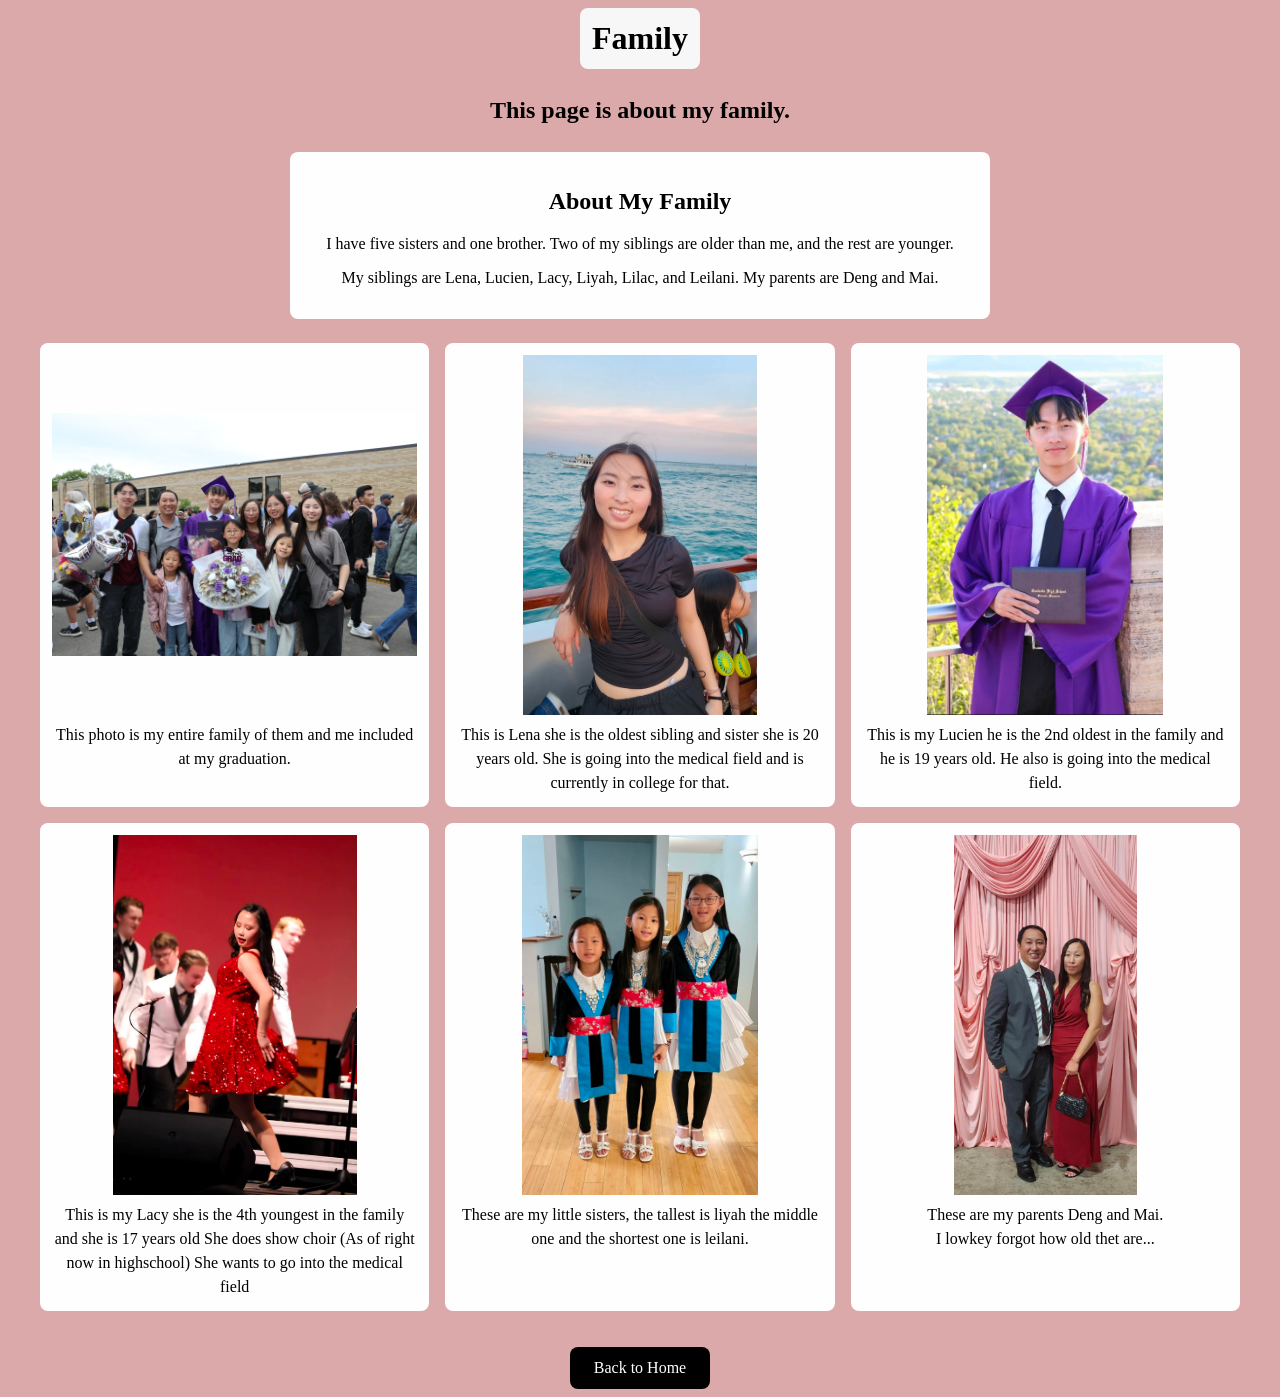
==== Pages/family.html @ e01d9b12 "Fix GitHub Pages site links and assets Co-authored-by: Copilot <223556219+Copilot@users.noreply.gith" ====
<!DOCTYPE html>
<html lang="en">
    <head>
        <meta charset="UTF-8">
        <meta name="viewport" content="width=device-width, initial-scale=1.0">
        <title>Family</title>
        <link rel="stylesheet" type="text/css" href="../Style/style.css">
    </head>
    <body>
        <h1>Family</h1>
        <h2>This page is about my family.</h2>
                <section class="family-about">
            <h2>About My Family</h2>
            <p>I have five sisters and one brother. Two of my siblings are older than me, and the rest are younger.</p>
            <p>My siblings are Lena, Lucien, Lacy, Liyah, Lilac, and Leilani. My parents are Deng and Mai.</p>
        </section>
        <div class="family-gallery">
            <figure class="family-card">
                <img src="../Images/IMG_5100.JPG" alt="Family photo 1" class="family-image">
                <figcaption class="family-caption">This photo is my entire family of them and me included at my graduation.</figcaption>
            </figure>
            <figure class="family-card">
                <img src="../Images/Screenshot_20261016_234432_Facebook.jpg" alt="Family photo 2" class="family-image">
                <figcaption class="family-caption">This is Lena she is the oldest sibling and sister she is 20 years old.
                    She is going into the medical field and is currently in college for that.
                </figcaption>
            </figure>
            <figure class="family-card">
                <img src="../Images/Screenshot_20261016_234616_Facebook.jpg" alt="Family photo 3" class="family-image">
                <figcaption class="family-caption">This is my Lucien he is the 2nd oldest in the family and he is 19 years old.
                    He also is going into the medical field.
                </figcaption>
            </figure>
            <figure class="family-card">
                <img src="../Images/Screenshot_20261016_234414_Facebook.jpg" alt="Family photo 4" class="family-image">
                <figcaption class="family-caption">This is my Lacy she is the 4th youngest in the family and she is 17 years old
                    She does show choir (As of right now in highschool)
                    She wants to go into the medical field
                </figcaption>
            </figure>
            <figure class="family-card">
                <img src="../Images/Screenshot_20261016_234446_Facebook.jpg" alt="Family photo 5" class="family-image">
                <figcaption class="family-caption">These are my little sisters, the tallest is liyah the middle one and the shortest one is leilani.
                </figcaption>
            </figure>
            <figure class="family-card">
                <img src="../Images/Screenshot_20261016_234651_Facebook.jpg" alt="Family photo 6" class="family-image">
                <figcaption class="family-caption">These are my parents Deng and Mai.<br>
                    I lowkey forgot how old thet are...
                </figcaption>
            </figure>
        </div>
        <a href="../index.html" class="nav-button back-button">Back to Home</a>
    </body>
</html>
---- Style/style.css ----
* {
    box-sizing: border-box;
}

html {
    scroll-behavior: smooth;
}

body {
    min-height: 100vh;
    margin: 0;
    display: flex;
    flex-direction: column;
    align-items: center;
    text-align: center;
    font-family: "Old Standard TT", serif;
    color: #000000;
    background-color: #a52a2a66;
}

.nav-button {
    display: inline-block;
    background-color: #000000;
    color: #ffffff;
    border: none;
    border-radius: 8px;
    padding: 12px 24px;
    margin: 8px;
    font-size: 1rem;
    cursor: pointer;
    text-decoration: none;
}

.back-button {
    margin-top: 20px;
}

.family-image {
    display: block;
    width: min(100%, 600px);
    height: 360px;
    object-fit: contain;
    border-radius: 8px;
}

.family-gallery {
    display: grid;
    grid-template-columns: repeat(auto-fit, minmax(min(100%, 320px), 1fr));
    gap: 16px;
    width: min(95%, 1200px);
    margin: 16px auto;
}

.family-card {
    margin: 0;
    padding: 12px;
    background-color: #fffefe;
    border-radius: 8px;
}

.family-caption {
    margin-top: 8px;
    line-height: 1.5;
}

.family-about {
    width: min(90%, 700px);
    margin: 8px auto;
    padding: 16px 24px;
    background-color: #fffefe;
    border-radius: 8px;
}

.hobbies-gallery {
    display: grid;
    grid-template-columns: repeat(auto-fit, minmax(min(100%, 320px), 1fr));
    gap: 16px;
    width: min(95%, 1200px);
    margin: 16px auto;
}

.hobby-image {
    display: block;
    width: 100%;
    height: 360px;
    object-fit: contain;
    background-color: #fffefe;
    border-radius: 4px;
}

.goals-image {
    display: block;
    width: min(90%, 300px);
    height: auto;
    margin: 16px auto;
    border-radius: 8px;
}

.chat-message {
    background-color: #fffefe;
    border-radius: 6px;
    padding: 12px;
    margin: 8px 0;
    max-width: 80%;
    text-align: left;
    white-space: pre-wrap;
}

h1,
.H1 {
    background-color: #f7f7f7;
    border-radius: 8px;
    padding: 12px;
    margin: 8px 0;
    text-align: left;
}
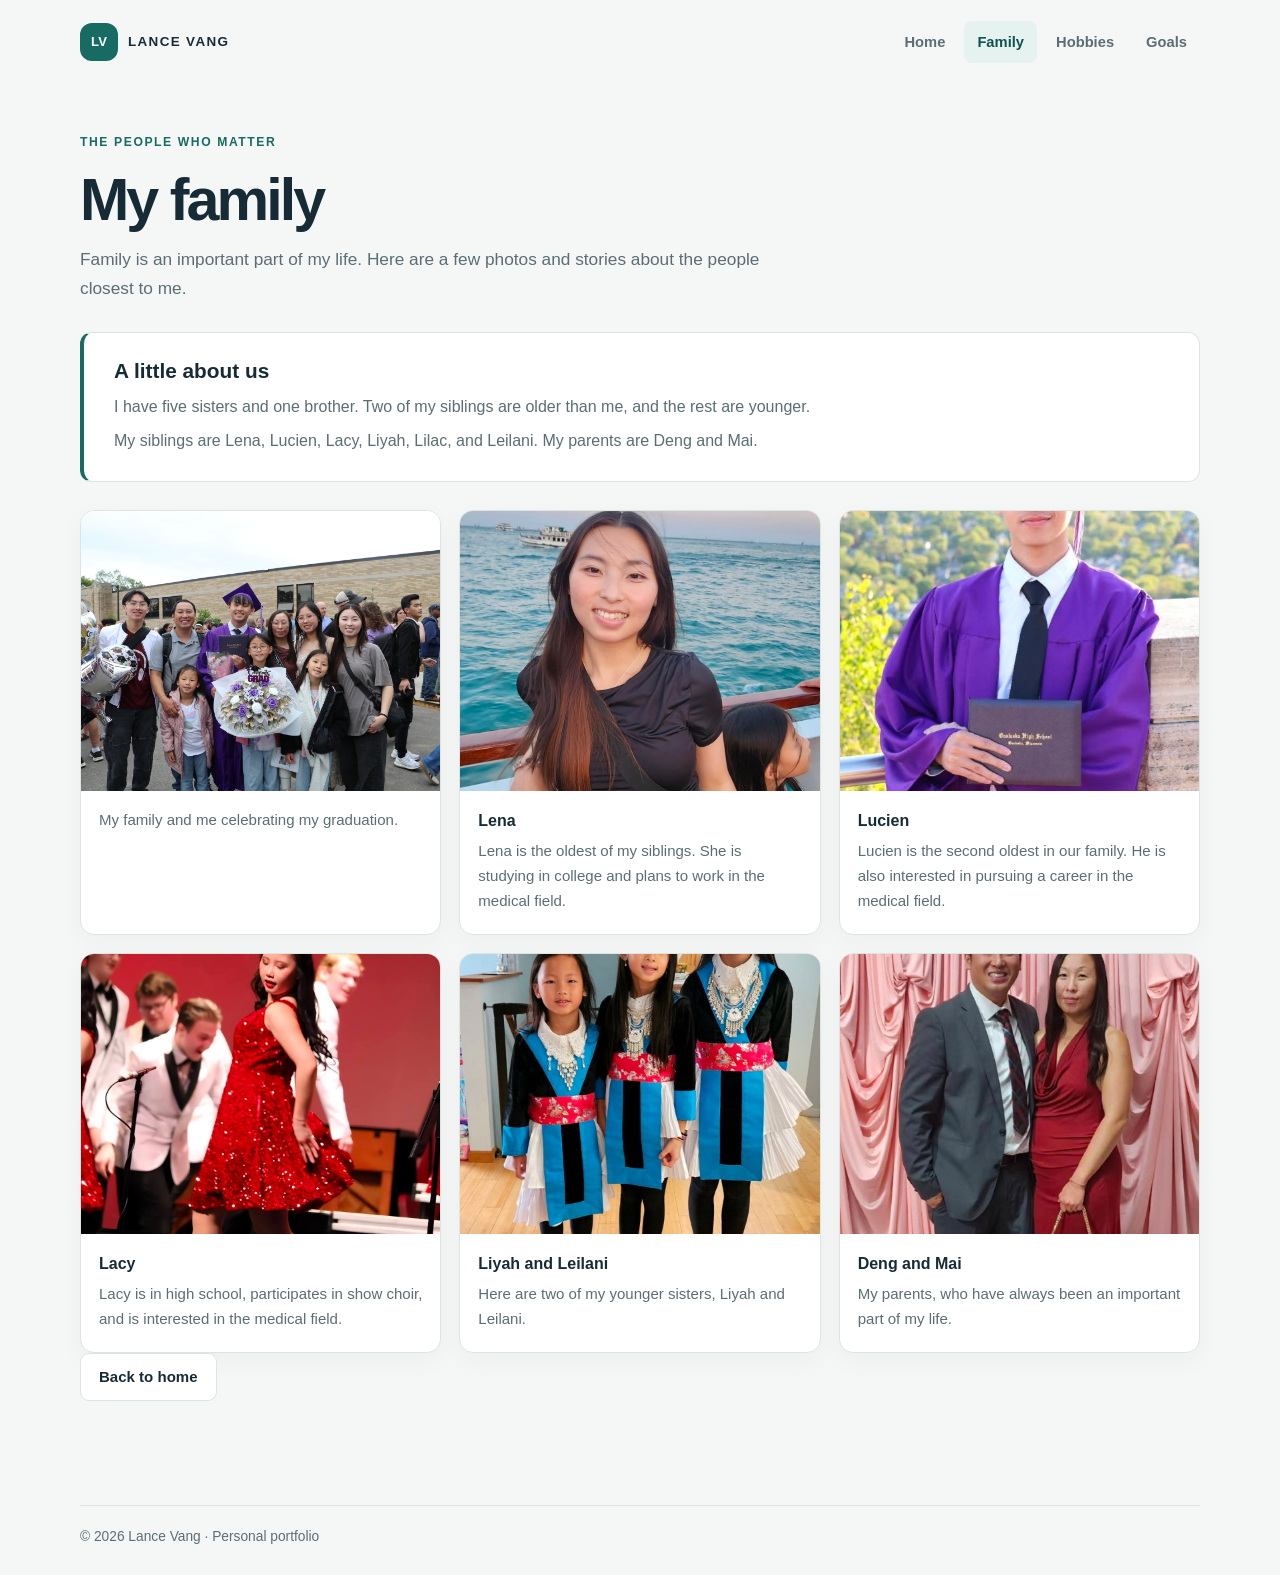
==== commit 8c9ef9be: "finished with AI" ====
--- a/Pages/family.html
+++ b/Pages/family.html
@@ -3,53 +3,69 @@
     <head>
         <meta charset="UTF-8">
         <meta name="viewport" content="width=device-width, initial-scale=1.0">
-        <title>Family</title>
-        <link rel="stylesheet" type="text/css" href="../Style/style.css">
+        <meta name="description" content="Learn about Lance's family and see photos of the people closest to him.">
+        <title>Family | Lance Vang</title>
+        <link rel="stylesheet" href="../Style/style.css">
     </head>
     <body>
-        <h1>Family</h1>
-        <h2>This page is about my family.</h2>
-                <section class="family-about">
-            <h2>About My Family</h2>
-            <p>I have five sisters and one brother. Two of my siblings are older than me, and the rest are younger.</p>
-            <p>My siblings are Lena, Lucien, Lacy, Liyah, Lilac, and Leilani. My parents are Deng and Mai.</p>
-        </section>
-        <div class="family-gallery">
-            <figure class="family-card">
-                <img src="../Images/IMG_5100.JPG" alt="Family photo 1" class="family-image">
-                <figcaption class="family-caption">This photo is my entire family of them and me included at my graduation.</figcaption>
-            </figure>
-            <figure class="family-card">
-                <img src="../Images/Screenshot_20261016_234432_Facebook.jpg" alt="Family photo 2" class="family-image">
-                <figcaption class="family-caption">This is Lena she is the oldest sibling and sister she is 20 years old.
-                    She is going into the medical field and is currently in college for that.
-                </figcaption>
-            </figure>
-            <figure class="family-card">
-                <img src="../Images/Screenshot_20261016_234616_Facebook.jpg" alt="Family photo 3" class="family-image">
-                <figcaption class="family-caption">This is my Lucien he is the 2nd oldest in the family and he is 19 years old.
-                    He also is going into the medical field.
-                </figcaption>
-            </figure>
-            <figure class="family-card">
-                <img src="../Images/Screenshot_20261016_234414_Facebook.jpg" alt="Family photo 4" class="family-image">
-                <figcaption class="family-caption">This is my Lacy she is the 4th youngest in the family and she is 17 years old
-                    She does show choir (As of right now in highschool)
-                    She wants to go into the medical field
-                </figcaption>
-            </figure>
-            <figure class="family-card">
-                <img src="../Images/Screenshot_20261016_234446_Facebook.jpg" alt="Family photo 5" class="family-image">
-                <figcaption class="family-caption">These are my little sisters, the tallest is liyah the middle one and the shortest one is leilani.
-                </figcaption>
-            </figure>
-            <figure class="family-card">
-                <img src="../Images/Screenshot_20261016_234651_Facebook.jpg" alt="Family photo 6" class="family-image">
-                <figcaption class="family-caption">These are my parents Deng and Mai.<br>
-                    I lowkey forgot how old thet are...
-                </figcaption>
-            </figure>
-        </div>
-        <a href="../index.html" class="nav-button back-button">Back to Home</a>
+        <a class="skip-link" href="#main">Skip to content</a>
+        <header class="site-header">
+            <a class="brand" href="../index.html" aria-label="Lance Vang, home">
+                <span class="brand-mark" aria-hidden="true">LV</span>
+                <span>LANCE VANG</span>
+            </a>
+            <nav class="site-nav" aria-label="Main navigation">
+                <a href="../index.html">Home</a>
+                <a href="family.html" aria-current="page">Family</a>
+                <a href="hobbies.html">Hobbies</a>
+                <a href="goals.html">Goals</a>
+            </nav>
+        </header>
+
+        <main class="page-main" id="main">
+            <section class="page-heading">
+                <p class="eyebrow">The people who matter</p>
+                <h1>My family</h1>
+                <p>Family is an important part of my life. Here are a few photos and stories about the people closest to me.</p>
+            </section>
+
+            <section class="about-panel" aria-labelledby="family-about-heading">
+                <h2 id="family-about-heading">A little about us</h2>
+                <p>I have five sisters and one brother. Two of my siblings are older than me, and the rest are younger.</p>
+                <p>My siblings are Lena, Lucien, Lacy, Liyah, Lilac, and Leilani. My parents are Deng and Mai.</p>
+            </section>
+
+            <section class="family-gallery" aria-label="Family photos">
+                <figure class="family-card">
+                    <img src="../Images/IMG_5100.JPG" alt="Lance and his family together at his graduation" class="family-image">
+                    <figcaption class="family-caption">My family and me celebrating my graduation.</figcaption>
+                </figure>
+                <figure class="family-card">
+                    <img src="../Images/Screenshot_20261016_234432_Facebook.jpg" alt="Lance's sister Lena" class="family-image">
+                    <figcaption class="family-caption"><strong>Lena</strong>Lena is the oldest of my siblings. She is studying in college and plans to work in the medical field.</figcaption>
+                </figure>
+                <figure class="family-card">
+                    <img src="../Images/Screenshot_20261016_234616_Facebook.jpg" alt="Lance's brother Lucien" class="family-image">
+                    <figcaption class="family-caption"><strong>Lucien</strong>Lucien is the second oldest in our family. He is also interested in pursuing a career in the medical field.</figcaption>
+                </figure>
+                <figure class="family-card">
+                    <img src="../Images/Screenshot_20261016_234414_Facebook.jpg" alt="Lance's sister Lacy" class="family-image">
+                    <figcaption class="family-caption"><strong>Lacy</strong>Lacy is in high school, participates in show choir, and is interested in the medical field.</figcaption>
+                </figure>
+                <figure class="family-card">
+                    <img src="../Images/Screenshot_20261016_234446_Facebook.jpg" alt="Lance's younger sisters Liyah and Leilani" class="family-image">
+                    <figcaption class="family-caption"><strong>Liyah and Leilani</strong>Here are two of my younger sisters, Liyah and Leilani.</figcaption>
+                </figure>
+                <figure class="family-card">
+                    <img src="../Images/Screenshot_20261016_234651_Facebook.jpg" alt="Lance's parents, Deng and Mai" class="family-image">
+                    <figcaption class="family-caption"><strong>Deng and Mai</strong>My parents, who have always been an important part of my life.</figcaption>
+                </figure>
+            </section>
+            <a href="../index.html" class="button button-secondary back-button">Back to home</a>
+        </main>
+
+        <footer class="site-footer">
+            <p>© 2026 Lance Vang · Personal portfolio</p>
+        </footer>
     </body>
 </html>
--- a/Style/style.css
+++ b/Style/style.css
@@ -1,3 +1,17 @@
+:root {
+    color-scheme: light;
+    --ink: #172b36;
+    --muted: #5b6d75;
+    --paper: #f5f7f6;
+    --surface: #ffffff;
+    --line: #dce5e2;
+    --accent: #176b62;
+    --accent-dark: #10534c;
+    --accent-soft: #e5f2ef;
+    --highlight: #d6a45f;
+    --shadow: 0 18px 50px rgb(23 43 54 / 8%);
+}
+
 * {
     box-sizing: border-box;
 }
@@ -11,106 +25,609 @@
     margin: 0;
     display: flex;
     flex-direction: column;
+    background: var(--paper);
+    color: var(--ink);
+    font-family: "Segoe UI", Arial, sans-serif;
+    line-height: 1.65;
+    -webkit-font-smoothing: antialiased;
+}
+
+a {
+    color: inherit;
+}
+
+a:focus-visible,
+button:focus-visible {
+    outline: 3px solid var(--highlight);
+    outline-offset: 3px;
+}
+
+.skip-link {
+    position: absolute;
+    top: 8px;
+    left: 8px;
+    z-index: 5;
+    padding: 8px 12px;
+    transform: translateY(-150%);
+    border-radius: 6px;
+    background: var(--ink);
+    color: #ffffff;
+}
+
+.skip-link:focus {
+    transform: translateY(0);
+}
+
+.site-header {
+    width: min(1120px, calc(100% - 48px));
+    min-height: 84px;
+    margin: 0 auto;
+    display: flex;
     align-items: center;
-    text-align: center;
-    font-family: "Old Standard TT", serif;
-    color: #000000;
-    background-color: #a52a2a66;
-}
-
-.nav-button {
-    display: inline-block;
-    background-color: #000000;
+    justify-content: space-between;
+    gap: 24px;
+}
+
+.brand {
+    display: inline-flex;
+    align-items: center;
+    gap: 10px;
+    color: var(--ink);
+    font-size: 0.84rem;
+    font-weight: 750;
+    letter-spacing: 0.1em;
+    text-decoration: none;
+    white-space: nowrap;
+}
+
+.brand-mark {
+    width: 38px;
+    height: 38px;
+    display: grid;
+    place-items: center;
+    border-radius: 12px;
+    background: var(--accent);
     color: #ffffff;
-    border: none;
+    font-size: 0.82rem;
+    letter-spacing: 0;
+}
+
+.site-nav {
+    display: flex;
+    align-items: center;
+    justify-content: flex-end;
+    gap: 6px;
+}
+
+.site-nav a {
+    padding: 9px 13px;
     border-radius: 8px;
-    padding: 12px 24px;
-    margin: 8px;
-    font-size: 1rem;
+    color: var(--muted);
+    font-size: 0.92rem;
+    font-weight: 600;
+    text-decoration: none;
+    transition: background-color 160ms ease, color 160ms ease;
+}
+
+.site-nav a:hover,
+.site-nav a[aria-current="page"] {
+    background: var(--accent-soft);
+    color: var(--accent-dark);
+}
+
+.page-main {
+    width: min(1120px, calc(100% - 48px));
+    margin: 0 auto;
+    flex: 1;
+}
+
+.hero-panel {
+    min-height: 510px;
+    padding: clamp(32px, 6vw, 72px);
+    display: grid;
+    grid-template-columns: 1.08fr 0.92fr;
+    align-items: center;
+    gap: clamp(36px, 7vw, 88px);
+    overflow: hidden;
+    border: 1px solid var(--line);
+    border-radius: 24px;
+    background:
+        radial-gradient(ellipse at 4% 100%, rgb(214 164 95 / 13%), transparent 37%),
+        var(--surface);
+    box-shadow: var(--shadow);
+}
+
+.eyebrow {
+    margin: 0 0 12px;
+    color: var(--accent);
+    font-size: 0.76rem;
+    font-weight: 750;
+    letter-spacing: 0.13em;
+    text-transform: uppercase;
+}
+
+h1,
+h2,
+h3,
+p {
+    margin-top: 0;
+}
+
+h1,
+h2,
+h3 {
+    line-height: 1.2;
+}
+
+.hero-panel h1 {
+    margin-bottom: 18px;
+    font-size: clamp(2.8rem, 6vw, 4.7rem);
+    letter-spacing: -0.055em;
+}
+
+.hero-intro {
+    max-width: 560px;
+    margin-bottom: 14px;
+    color: var(--accent-dark);
+    font-size: clamp(1.16rem, 2vw, 1.4rem);
+    font-weight: 600;
+    line-height: 1.5;
+}
+
+.hero-copy > p:not(.eyebrow, .hero-intro) {
+    max-width: 560px;
+    margin-bottom: 26px;
+    color: var(--muted);
+}
+
+.hero-actions {
+    display: flex;
+    flex-wrap: wrap;
+    gap: 12px;
+}
+
+.button {
+    min-height: 46px;
+    padding: 11px 18px;
+    display: inline-flex;
+    align-items: center;
+    justify-content: center;
+    border: 1px solid transparent;
+    border-radius: 9px;
+    font: inherit;
+    font-size: 0.94rem;
+    font-weight: 650;
+    text-decoration: none;
     cursor: pointer;
-    text-decoration: none;
-}
-
-.back-button {
-    margin-top: 20px;
-}
-
-.family-image {
+    transition: background-color 160ms ease, border-color 160ms ease, transform 160ms ease;
+}
+
+.button:hover {
+    transform: translateY(-1px);
+}
+
+.button-primary {
+    background: var(--accent);
+    color: #ffffff;
+}
+
+.button-primary:hover {
+    background: var(--accent-dark);
+}
+
+.button-secondary {
+    border-color: var(--line);
+    background: var(--surface);
+    color: var(--ink);
+}
+
+.button-secondary:hover {
+    border-color: var(--accent);
+    color: var(--accent-dark);
+}
+
+.hero-visual {
+    position: relative;
+    justify-self: center;
+    width: min(100%, 370px);
+}
+
+.hero-image {
+    width: 100%;
+    height: 390px;
     display: block;
-    width: min(100%, 600px);
-    height: 360px;
-    object-fit: contain;
-    border-radius: 8px;
-}
-
-.family-gallery {
-    display: grid;
-    grid-template-columns: repeat(auto-fit, minmax(min(100%, 320px), 1fr));
-    gap: 16px;
-    width: min(95%, 1200px);
-    margin: 16px auto;
-}
-
-.family-card {
+    object-fit: cover;
+    object-position: center 34%;
+    border: 8px solid #ffffff;
+    border-radius: 190px 190px 22px 22px;
+    box-shadow: 0 16px 40px rgb(23 43 54 / 17%);
+}
+
+.photo-label {
+    position: absolute;
+    right: -16px;
+    bottom: 22px;
+    max-width: 230px;
+    padding: 12px 16px;
+    border: 1px solid var(--line);
+    border-radius: 12px;
+    background: var(--surface);
+    box-shadow: var(--shadow);
+    font-size: 0.9rem;
+    font-weight: 650;
+}
+
+.photo-label span {
+    display: block;
+    color: var(--muted);
+    font-size: 0.72rem;
+    font-weight: 600;
+    letter-spacing: 0.08em;
+    text-transform: uppercase;
+}
+
+.welcome-panel {
+    margin: 28px 0 64px;
+    padding: 28px 32px;
+    display: flex;
+    align-items: center;
+    justify-content: space-between;
+    gap: 24px;
+    border: 1px solid var(--line);
+    border-radius: 16px;
+    background: var(--surface);
+}
+
+.welcome-copy h2 {
+    margin-bottom: 6px;
+    font-size: 1.25rem;
+}
+
+.welcome-copy p:last-child {
+    max-width: 650px;
+    margin-bottom: 0;
+    color: var(--muted);
+}
+
+.welcome-panel .eyebrow {
+    margin-bottom: 5px;
+}
+
+.welcome-response {
+    flex-basis: 100%;
     margin: 0;
-    padding: 12px;
-    background-color: #fffefe;
-    border-radius: 8px;
-}
-
-.family-caption {
-    margin-top: 8px;
-    line-height: 1.5;
-}
-
-.family-about {
-    width: min(90%, 700px);
-    margin: 8px auto;
-    padding: 16px 24px;
-    background-color: #fffefe;
-    border-radius: 8px;
-}
-
+    padding-top: 16px;
+    border-top: 1px solid var(--line);
+    color: var(--accent-dark);
+}
+
+.welcome-panel.is-open {
+    flex-wrap: wrap;
+}
+
+.section-heading {
+    margin-bottom: 22px;
+}
+
+.section-heading h2 {
+    margin-bottom: 8px;
+    font-size: clamp(1.8rem, 4vw, 2.35rem);
+    letter-spacing: -0.035em;
+}
+
+.section-heading > p:last-child {
+    max-width: 650px;
+    margin-bottom: 0;
+    color: var(--muted);
+}
+
+.topic-grid,
+.family-gallery,
 .hobbies-gallery {
     display: grid;
-    grid-template-columns: repeat(auto-fit, minmax(min(100%, 320px), 1fr));
-    gap: 16px;
-    width: min(95%, 1200px);
-    margin: 16px auto;
-}
-
+    grid-template-columns: repeat(3, minmax(0, 1fr));
+    gap: 18px;
+}
+
+.topic-card {
+    min-height: 192px;
+    padding: 24px;
+    display: flex;
+    flex-direction: column;
+    align-items: flex-start;
+    border: 1px solid var(--line);
+    border-radius: 14px;
+    background: var(--surface);
+    text-decoration: none;
+    transition: border-color 160ms ease, box-shadow 160ms ease, transform 160ms ease;
+}
+
+.topic-card:hover {
+    transform: translateY(-3px);
+    border-color: #9fc6bd;
+    box-shadow: var(--shadow);
+}
+
+.topic-card .card-kicker {
+    margin-bottom: 22px;
+    color: var(--accent);
+    font-size: 0.75rem;
+    font-weight: 750;
+    letter-spacing: 0.1em;
+    text-transform: uppercase;
+}
+
+.topic-card h3 {
+    margin-bottom: 7px;
+    font-size: 1.22rem;
+}
+
+.topic-card p {
+    margin-bottom: 0;
+    color: var(--muted);
+    font-size: 0.94rem;
+}
+
+.page-heading {
+    padding: 48px 0 30px;
+}
+
+.page-heading h1 {
+    margin-bottom: 10px;
+    font-size: clamp(2.5rem, 5vw, 3.7rem);
+    letter-spacing: -0.05em;
+}
+
+.page-heading > p:last-child {
+    max-width: 700px;
+    margin-bottom: 0;
+    color: var(--muted);
+    font-size: 1.08rem;
+}
+
+.about-panel {
+    margin-bottom: 28px;
+    padding: 26px 30px;
+    border: 1px solid var(--line);
+    border-left: 4px solid var(--accent);
+    border-radius: 12px;
+    background: var(--surface);
+}
+
+.about-panel h2 {
+    margin-bottom: 10px;
+    font-size: 1.3rem;
+}
+
+.about-panel p {
+    margin-bottom: 8px;
+    color: var(--muted);
+}
+
+.about-panel p:last-child {
+    margin-bottom: 0;
+}
+
+.family-card,
+.hobby-card,
+.goal-card {
+    min-width: 0;
+    margin: 0;
+    overflow: hidden;
+    border: 1px solid var(--line);
+    border-radius: 14px;
+    background: var(--surface);
+    box-shadow: 0 8px 24px rgb(23 43 54 / 4%);
+}
+
+.family-image,
 .hobby-image {
+    width: 100%;
+    height: 280px;
     display: block;
+    object-fit: cover;
+    background: var(--accent-soft);
+}
+
+.family-caption,
+.hobby-caption {
+    padding: 17px 18px 20px;
+    color: var(--muted);
+    font-size: 0.94rem;
+    line-height: 1.65;
+}
+
+.family-caption strong,
+.hobby-caption strong {
+    display: block;
+    margin-bottom: 5px;
+    color: var(--ink);
+    font-size: 1rem;
+}
+
+.hobbies-gallery {
+    grid-template-columns: repeat(3, minmax(0, 1fr));
+}
+
+.hobby-image {
+    height: 250px;
+}
+
+.hobby-card h2 {
+    margin: 18px 18px 0;
+    font-size: 1.25rem;
+}
+
+.hobby-card .hobby-caption {
+    padding-top: 9px;
+}
+
+.hobbies-intro {
+    max-width: 750px;
+    margin: 0 0 24px;
+    color: var(--muted);
+}
+
+.goal-card {
+    max-width: 840px;
+    margin-bottom: 30px;
+    display: grid;
+    grid-template-columns: minmax(220px, 0.8fr) 1.2fr;
+    align-items: center;
+}
+
+.goals-image {
     width: 100%;
-    height: 360px;
-    object-fit: contain;
-    background-color: #fffefe;
-    border-radius: 4px;
-}
-
-.goals-image {
+    min-height: 280px;
+    height: 100%;
     display: block;
-    width: min(90%, 300px);
-    height: auto;
-    margin: 16px auto;
-    border-radius: 8px;
-}
-
-.chat-message {
-    background-color: #fffefe;
-    border-radius: 6px;
-    padding: 12px;
-    margin: 8px 0;
-    max-width: 80%;
-    text-align: left;
-    white-space: pre-wrap;
-}
-
-h1,
-.H1 {
-    background-color: #f7f7f7;
-    border-radius: 8px;
-    padding: 12px;
-    margin: 8px 0;
-    text-align: left;
-}+    object-fit: cover;
+}
+
+.goal-copy {
+    padding: clamp(24px, 5vw, 44px);
+}
+
+.goal-copy h2 {
+    margin-bottom: 12px;
+    font-size: 1.55rem;
+}
+
+.goal-copy p {
+    margin-bottom: 0;
+    color: var(--muted);
+}
+
+.back-button {
+    margin: 0 0 52px;
+}
+
+.site-footer {
+    width: min(1120px, calc(100% - 48px));
+    margin: 52px auto 0;
+    padding: 20px 0 26px;
+    border-top: 1px solid var(--line);
+    color: var(--muted);
+    font-size: 0.86rem;
+}
+
+.site-footer p {
+    margin: 0;
+}
+
+@media (max-width: 800px) {
+    .hero-panel {
+        min-height: auto;
+        grid-template-columns: 1fr 0.78fr;
+        gap: 30px;
+    }
+
+    .hero-image {
+        height: 320px;
+    }
+
+    .topic-grid,
+    .family-gallery,
+    .hobbies-gallery {
+        grid-template-columns: repeat(2, minmax(0, 1fr));
+    }
+}
+
+@media (max-width: 600px) {
+    .site-header {
+        width: min(100% - 32px, 1120px);
+        min-height: auto;
+        padding: 16px 0 12px;
+        align-items: flex-start;
+        flex-direction: column;
+        gap: 12px;
+    }
+
+    .site-nav {
+        width: 100%;
+        justify-content: flex-start;
+        gap: 2px;
+    }
+
+    .site-nav a {
+        padding: 8px 10px;
+        font-size: 0.87rem;
+    }
+
+    .page-main,
+    .site-footer {
+        width: min(100% - 32px, 1120px);
+    }
+
+    .hero-panel {
+        padding: 30px 22px;
+        grid-template-columns: 1fr;
+        gap: 26px;
+        border-radius: 18px;
+    }
+
+    .hero-panel h1 {
+        font-size: clamp(2.7rem, 13vw, 4rem);
+    }
+
+    .hero-visual {
+        width: min(78%, 300px);
+    }
+
+    .hero-image {
+        height: 320px;
+    }
+
+    .photo-label {
+        right: -18px;
+        bottom: 15px;
+    }
+
+    .welcome-panel {
+        margin: 18px 0 46px;
+        padding: 22px;
+        align-items: flex-start;
+        flex-direction: column;
+    }
+
+    .page-heading {
+        padding: 34px 0 24px;
+    }
+
+    .topic-grid,
+    .family-gallery,
+    .hobbies-gallery {
+        grid-template-columns: 1fr;
+        gap: 14px;
+    }
+
+    .family-image,
+    .hobby-image {
+        height: auto;
+        max-height: 390px;
+        object-fit: contain;
+    }
+
+    .goal-card {
+        grid-template-columns: 1fr;
+    }
+
+    .goals-image {
+        min-height: 0;
+        max-height: 280px;
+        object-fit: contain;
+    }
+
+    .site-footer {
+        margin-top: 36px;
+    }
+}
+
+@media (prefers-reduced-motion: reduce) {
+    *,
+    *::before,
+    *::after {
+        scroll-behavior: auto !important;
+        transition-duration: 0.01ms !important;
+    }
+}
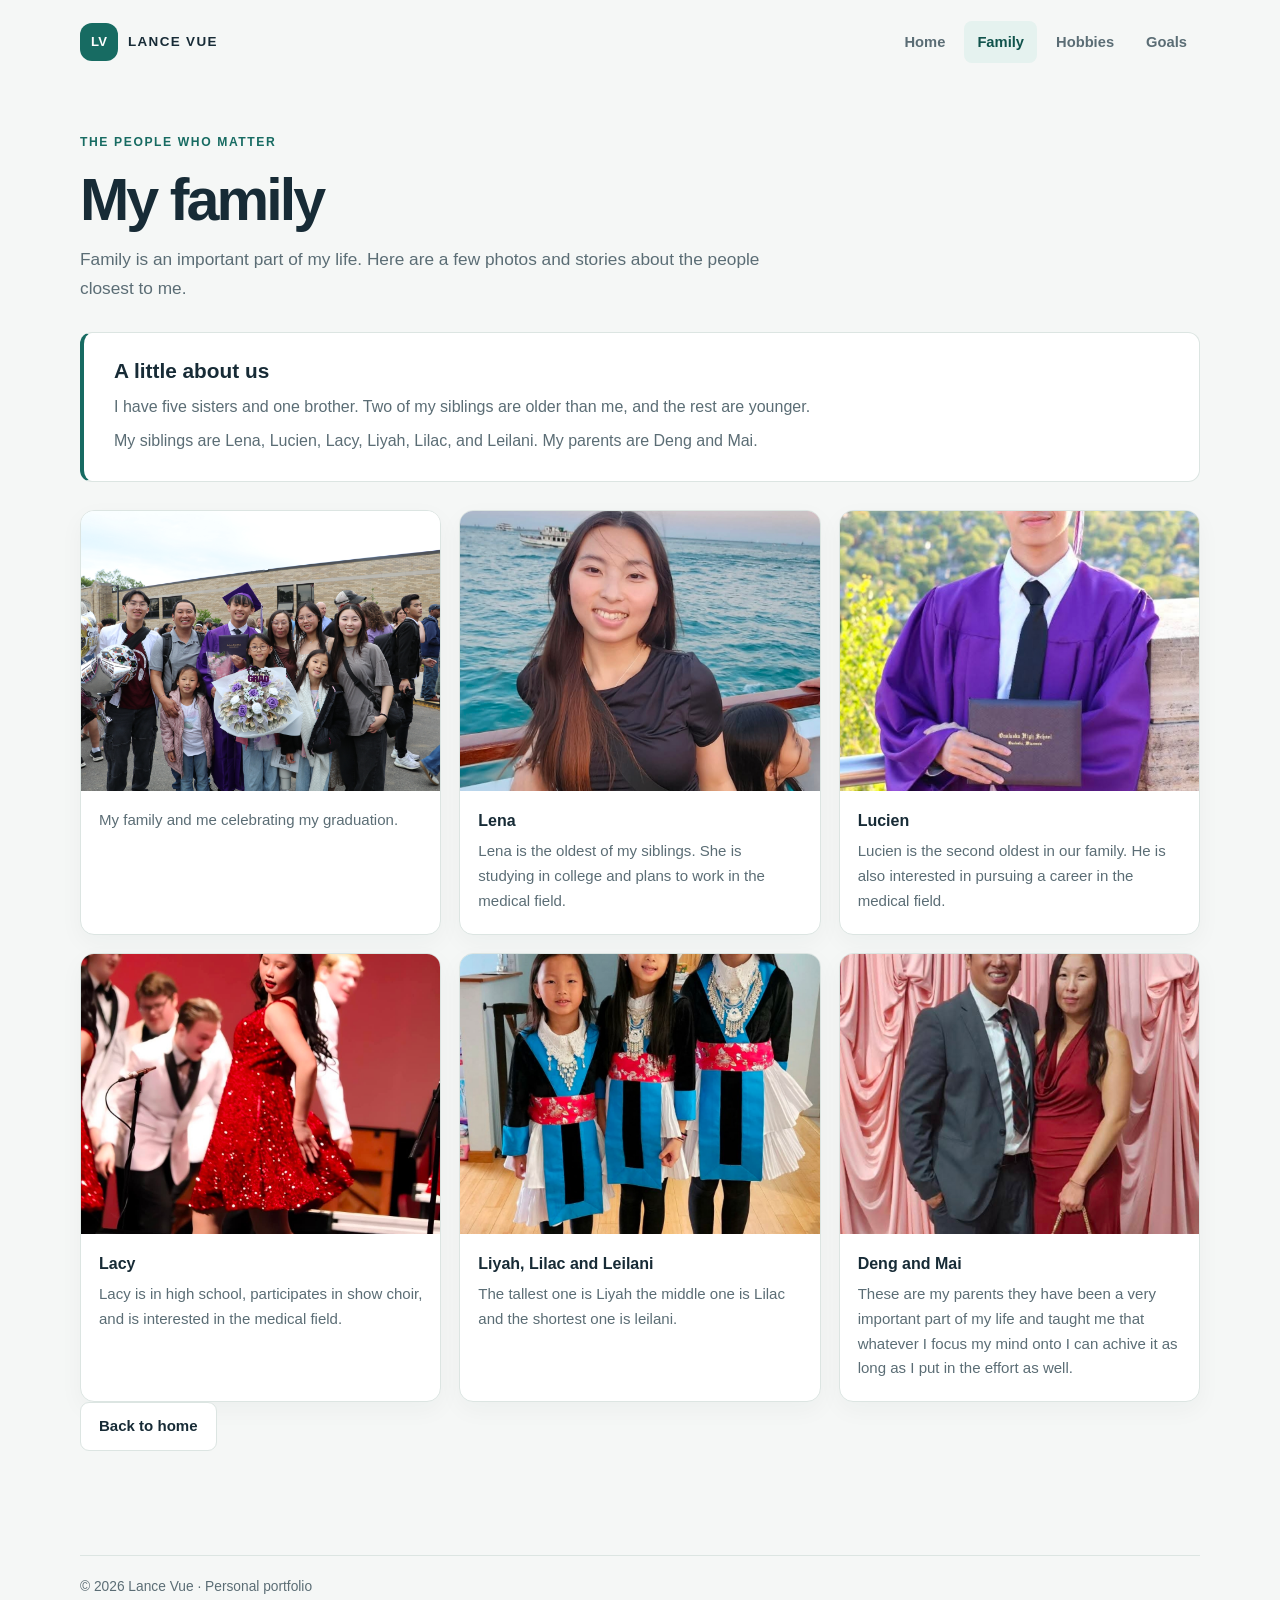
==== commit 1ed2d632: "Update portfolio content and remove nested submodule Co-authored-by: Copilot <223556219+Copilot@user" ====
--- a/Pages/family.html
+++ b/Pages/family.html
@@ -4,15 +4,15 @@
         <meta charset="UTF-8">
         <meta name="viewport" content="width=device-width, initial-scale=1.0">
         <meta name="description" content="Learn about Lance's family and see photos of the people closest to him.">
-        <title>Family | Lance Vang</title>
+        <title>Family | Lance Vue</title>
         <link rel="stylesheet" href="../Style/style.css">
     </head>
     <body>
         <a class="skip-link" href="#main">Skip to content</a>
         <header class="site-header">
-            <a class="brand" href="../index.html" aria-label="Lance Vang, home">
+            <a class="brand" href="../index.html" aria-label="Lance Vue, home">
                 <span class="brand-mark" aria-hidden="true">LV</span>
-                <span>LANCE VANG</span>
+                <span>LANCE VUE</span>
             </a>
             <nav class="site-nav" aria-label="Main navigation">
                 <a href="../index.html">Home</a>
@@ -54,18 +54,18 @@
                 </figure>
                 <figure class="family-card">
                     <img src="../Images/Screenshot_20261016_234446_Facebook.jpg" alt="Lance's younger sisters Liyah and Leilani" class="family-image">
-                    <figcaption class="family-caption"><strong>Liyah and Leilani</strong>Here are two of my younger sisters, Liyah and Leilani.</figcaption>
+                    <figcaption class="family-caption"><strong>Liyah, Lilac and Leilani</strong>The tallest one is Liyah the middle one is Lilac and the shortest one is leilani.</figcaption>
                 </figure>
                 <figure class="family-card">
                     <img src="../Images/Screenshot_20261016_234651_Facebook.jpg" alt="Lance's parents, Deng and Mai" class="family-image">
-                    <figcaption class="family-caption"><strong>Deng and Mai</strong>My parents, who have always been an important part of my life.</figcaption>
+                    <figcaption class="family-caption"><strong>Deng and Mai</strong>These are my parents they have been a very important part of my life and taught me that whatever I focus my mind onto I can achive it as long as I put in the effort as well.</figcaption>
                 </figure>
             </section>
             <a href="../index.html" class="button button-secondary back-button">Back to home</a>
         </main>
 
         <footer class="site-footer">
-            <p>© 2026 Lance Vang · Personal portfolio</p>
+            <p>© 2026 Lance Vue · Personal portfolio</p>
         </footer>
     </body>
 </html>
